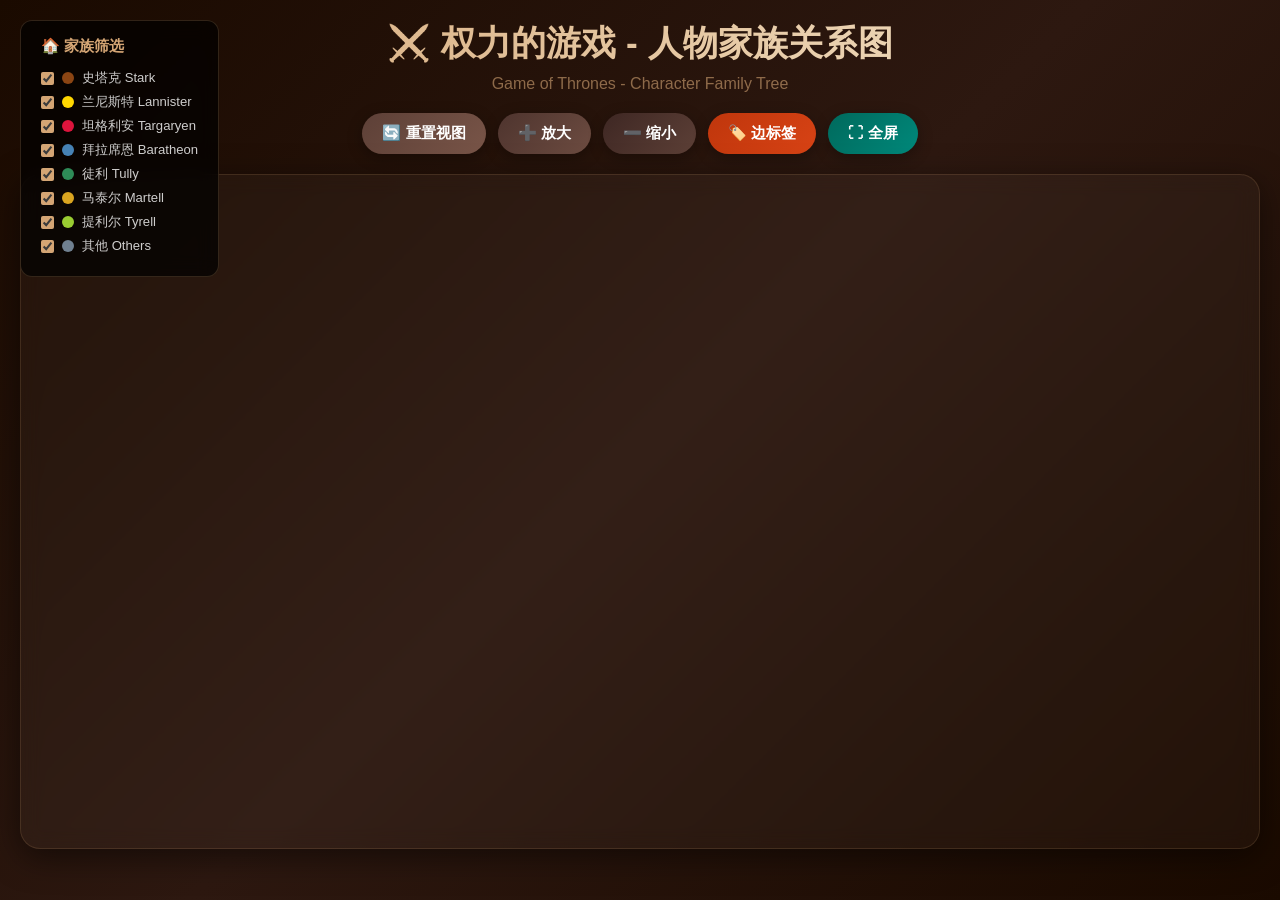
==== got.html @ f307bb9b "first commit" ====
﻿<!DOCTYPE html>
<html lang="zh-CN">
<head>
    <meta charset="UTF-8">
    <meta name="viewport" content="width=device-width, initial-scale=1.0">
    <title>权力的游戏 - 人物家族关系图</title>
    <link rel="stylesheet" href="got.css">
</head>
<body>
    <div class="container">
        <header>
            <h1>⚔️ 权力的游戏 - 人物家族关系图</h1>
            <p class="subtitle">Game of Thrones - Character Family Tree</p>
        </header>
        
        <div class="controls">
            <button id="resetBtn" class="btn btn-reset" title="重置视图">🔄 重置视图</button>
            <button id="zoomInBtn" class="btn btn-zoom-in" title="放大">➕ 放大</button>
            <button id="zoomOutBtn" class="btn btn-zoom-out" title="缩小">➖ 缩小</button>
            <button id="toggleLabelsBtn" class="btn btn-toggle" title="切换边标签">🏷️ 边标签</button>
            <button id="fullscreenBtn" class="btn btn-fullscreen" title="全屏查看关系图">⛶ 全屏</button>
        </div>

        <div class="house-filter" id="houseFilter">
            <h3>🏠 家族筛选</h3>
            <label><input type="checkbox" checked data-house="stark"><span class="house-dot" style="background:#8B4513"></span>史塔克 Stark</label>
            <label><input type="checkbox" checked data-house="lannister"><span class="house-dot" style="background:#FFD700"></span>兰尼斯特 Lannister</label>
            <label><input type="checkbox" checked data-house="targaryen"><span class="house-dot" style="background:#DC143C"></span>坦格利安 Targaryen</label>
            <label><input type="checkbox" checked data-house="baratheon"><span class="house-dot" style="background:#4682B4"></span>拜拉席恩 Baratheon</label>
            <label><input type="checkbox" checked data-house="tully"><span class="house-dot" style="background:#2E8B57"></span>徒利 Tully</label>
            <label><input type="checkbox" checked data-house="martell"><span class="house-dot" style="background:#DAA520"></span>马泰尔 Martell</label>
            <label><input type="checkbox" checked data-house="tyrell"><span class="house-dot" style="background:#9ACD32"></span>提利尔 Tyrell</label>
            <label><input type="checkbox" checked data-house="others"><span class="house-dot" style="background:#708090"></span>其他 Others</label>
        </div>
        
        <div id="graph-container"></div>
        <div id="tooltip" class="tooltip"></div>
    </div>

    <!-- 模态框 -->
    <div id="modalOverlay" class="modal-overlay">
        <div class="modal-content">
            <button class="modal-close" id="modalClose">&times;</button>
            <div class="modal-header">
                <div class="modal-avatar" id="modalAvatar"></div>
                <div class="modal-title">
                    <h2 id="modalName"></h2>
                    <span class="modal-subtitle" id="modalTitle"></span>
                </div>
            </div>
            <div class="modal-body" id="modalBody"></div>
        </div>
    </div>
    <script src="https://d3js.org/d3.v7.min.js"></script>
    <script src="got-data.js?v=20260519-theon-night-king"></script>
    <script src="got-app.js?v=20260519-theon-night-king"></script>
</body>
</html>
---- got.css ----
* {
            margin: 0;
            padding: 0;
            box-sizing: border-box;
        }

        body {
            font-family: 'Microsoft YaHei', 'PingFang SC', 'Helvetica Neue', Arial, sans-serif;
            background: linear-gradient(135deg, #1a0a00 0%, #2d1810 50%, #1a0a00 100%);
            min-height: 100vh;
            color: #fff;
            overflow-x: hidden;
        }

        .container {
            max-width: 1400px;
            margin: 0 auto;
            padding: 20px;
        }

        header {
            text-align: center;
            margin-bottom: 20px;
        }

        header h1 {
            font-size: 2.2rem;
            font-weight: 700;
            background: linear-gradient(90deg, #d4a574, #f5e6cc, #d4a574);
            background-size: 200% auto;
            -webkit-background-clip: text;
            -webkit-text-fill-color: transparent;
            background-clip: text;
            animation: gradient-shift 3s ease infinite;
            margin-bottom: 8px;
        }

        @keyframes gradient-shift {
            0%, 100% { background-position: 0% center; }
            50% { background-position: 200% center; }
        }

        header .subtitle {
            font-size: 1rem;
            color: rgba(212, 165, 116, 0.6);
            font-weight: 300;
        }

        .controls {
            display: flex;
            justify-content: center;
            gap: 12px;
            margin-bottom: 20px;
            flex-wrap: wrap;
        }

        .btn {
            padding: 10px 20px;
            border: none;
            border-radius: 25px;
            font-size: 0.95rem;
            font-weight: 600;
            cursor: pointer;
            transition: all 0.3s ease;
            box-shadow: 0 4px 15px rgba(0, 0, 0, 0.3);
            color: #fff;
        }

        .btn:hover {
            transform: translateY(-2px);
            box-shadow: 0 6px 20px rgba(0, 0, 0, 0.4);
        }

        .btn:active {
            transform: translateY(0);
        }

        .btn-reset {
            background: linear-gradient(135deg, #5d4037, #795548);
        }

        .btn-zoom-in {
            background: linear-gradient(135deg, #4e342e, #6d4c41);
        }

        .btn-zoom-out {
            background: linear-gradient(135deg, #3e2723, #5d4037);
        }

        .btn-toggle {
            background: linear-gradient(135deg, #bf360c, #d84315);
        }

        .btn-fullscreen {
            background: linear-gradient(135deg, #00695c, #00897b);
        }

        .btn-filter {
            background: linear-gradient(135deg, #4527a0, #5e35b1);
        }

        #graph-container {
            width: 100%;
            height: 75vh;
            min-height: 600px;
            background: rgba(255, 255, 255, 0.03);
            border-radius: 20px;
            border: 1px solid rgba(212, 165, 116, 0.15);
            backdrop-filter: blur(10px);
            box-shadow: 0 8px 32px rgba(0, 0, 0, 0.5);
            position: relative;
            overflow: hidden;
        }

        #graph-container:fullscreen {
            width: 100vw;
            height: 100vh;
            min-height: 100vh;
            border: 0;
            border-radius: 0;
            background: linear-gradient(135deg, #1a0a00 0%, #2d1810 50%, #1a0a00 100%);
        }

        body.graph-fullscreen .house-filter,
        body.graph-fullscreen .tooltip {
            display: none;
        }

        .tooltip {
            position: absolute;
            padding: 12px 16px;
            background: rgba(0, 0, 0, 0.9);
            backdrop-filter: blur(10px);
            border: 1px solid rgba(212, 165, 116, 0.3);
            border-radius: 8px;
            font-size: 0.85rem;
            color: #fff;
            pointer-events: none;
            opacity: 0;
            transition: opacity 0.2s ease;
            z-index: 100;
            max-width: 300px;
            box-shadow: 0 4px 20px rgba(0, 0, 0, 0.5);
        }

        .tooltip.visible {
            opacity: 1;
        }

        .tooltip .tooltip-name {
            font-weight: 700;
            font-size: 1rem;
            color: #d4a574;
            margin-bottom: 4px;
        }

        .tooltip .tooltip-house {
            font-size: 0.8rem;
            color: rgba(255, 255, 255, 0.5);
            margin-bottom: 8px;
            font-style: italic;
        }

        .tooltip .tooltip-connections {
            font-size: 0.8rem;
            color: rgba(255, 255, 255, 0.7);
            line-height: 1.5;
        }

        /* D3 SVG styles */
        .link {
            stroke-width: 2px;
            transition: stroke 0.3s ease, stroke-width 0.3s ease;
        }

        .link.parent-child {
            stroke: rgba(76, 175, 80, 0.4);
        }

        .link.spouse {
            stroke: rgba(233, 30, 99, 0.4);
            stroke-dasharray: 5, 5;
        }

.link.relation {
    stroke: rgba(255, 193, 7, 0.45);
    stroke-dasharray: 2, 6;
}

        .link.highlighted {
            stroke-width: 3px;
            stroke: #ffd740 !important;
            stroke-dasharray: none;
        }

        .link.dimmed {
            stroke: rgba(255, 255, 255, 0.05) !important;
        }

        .node circle {
            stroke-width: 2px;
            cursor: grab;
            transition: fill 0.3s ease, r 0.3s ease;
        }

        .avatar-image {
            pointer-events: none;
        }

        .node circle:active {
            cursor: grabbing;
        }

        .node text {
            font-size: 11px;
            text-shadow: 0 0 4px rgba(0, 0, 0, 0.9), 0 0 8px rgba(0, 0, 0, 0.7);
            pointer-events: none;
            font-weight: 500;
        }

        .edge-label {
            font-size: 9px;
            text-shadow: 0 0 4px rgba(0, 0, 0, 0.9);
            pointer-events: none;
        }

        /* House filter panel */
        .house-filter {
            position: absolute;
            top: 20px;
            left: 20px;
            background: rgba(0, 0, 0, 0.7);
            backdrop-filter: blur(10px);
            padding: 15px 20px;
            border-radius: 12px;
            border: 1px solid rgba(212, 165, 116, 0.2);
            z-index: 10;
        }

        .house-filter h3 {
            font-size: 0.95rem;
            margin-bottom: 12px;
            color: #d4a574;
        }

        .house-filter label {
            display: flex;
            align-items: center;
            gap: 8px;
            margin-bottom: 6px;
            font-size: 0.82rem;
            color: rgba(255, 255, 255, 0.8);
            cursor: pointer;
        }

        .house-filter input[type="checkbox"] {
            accent-color: #d4a574;
        }

        .house-dot {
            width: 12px;
            height: 12px;
            border-radius: 50%;
            display: inline-block;
        }

        /* Modal styles */
        .modal-overlay {
            position: fixed;
            top: 0;
            left: 0;
            width: 100%;
            height: 100%;
            background: rgba(0, 0, 0, 0.75);
            backdrop-filter: blur(5px);
            z-index: 1000;
            display: none;
            justify-content: center;
            align-items: center;
            opacity: 0;
            transition: opacity 0.3s ease;
        }

        .modal-overlay.active {
            display: flex;
            opacity: 1;
        }

        .modal-content {
            background: linear-gradient(135deg, #2d1810 0%, #1a0a00 100%);
            border: 1px solid rgba(212, 165, 116, 0.3);
            border-radius: 16px;
            padding: 30px;
            max-width: 550px;
            width: 90%;
            max-height: 80vh;
            overflow-y: auto;
            box-shadow: 0 20px 60px rgba(0, 0, 0, 0.8);
            position: relative;
            transform: scale(0.9);
            transition: transform 0.3s ease;
        }

        .modal-overlay.active .modal-content {
            transform: scale(1);
        }

        .modal-close {
            position: absolute;
            top: 15px;
            right: 20px;
            font-size: 1.5rem;
            color: rgba(212, 165, 116, 0.6);
            cursor: pointer;
            background: none;
            border: none;
            transition: color 0.2s ease;
        }

        .modal-close:hover {
            color: #d4a574;
        }

        .modal-header {
            display: flex;
            align-items: center;
            gap: 15px;
            margin-bottom: 20px;
            padding-bottom: 15px;
            border-bottom: 1px solid rgba(212, 165, 116, 0.2);
        }

        .modal-avatar {
            width: 60px;
            height: 60px;
            border-radius: 50%;
            display: flex;
            align-items: center;
            justify-content: center;
            font-size: 1.5rem;
            font-weight: 700;
            color: #fff;
            flex-shrink: 0;
            box-shadow: 0 0 15px rgba(212, 165, 116, 0.3);
            background-size: cover;
            background-position: center;
            border: 3px solid rgba(255, 255, 255, 0.85);
        }

        .modal-title h2 {
            font-size: 1.3rem;
            color: #d4a574;
            margin-bottom: 4px;
        }

        .modal-title .modal-subtitle {
            font-size: 0.85rem;
            color: rgba(255, 255, 255, 0.5);
            font-style: italic;
        }

        .modal-body {
            line-height: 1.8;
            color: rgba(255, 255, 255, 0.85);
            font-size: 0.95rem;
        }

        .modal-body p {
            margin-bottom: 12px;
            text-align: justify;
        }

        .modal-quote {
            margin-top: 20px;
            padding: 15px 20px;
            background: rgba(212, 165, 116, 0.1);
            border-left: 3px solid #d4a574;
            border-radius: 0 8px 8px 0;
            font-style: italic;
            color: rgba(212, 165, 116, 0.8);
            font-size: 0.9rem;
        }

        /* Node click cursor */
        .node {
            cursor: pointer;
        }

        /* Responsive */
        @media (max-width: 768px) {
            header h1 {
                font-size: 1.5rem;
            }
            
            .controls {
                gap: 8px;
            }
            
            .btn {
                padding: 8px 14px;
                font-size: 0.85rem;
            }
            
            #graph-container {
                height: 60vh;
            }
            
            .house-filter {
                display: none;
            }
        }
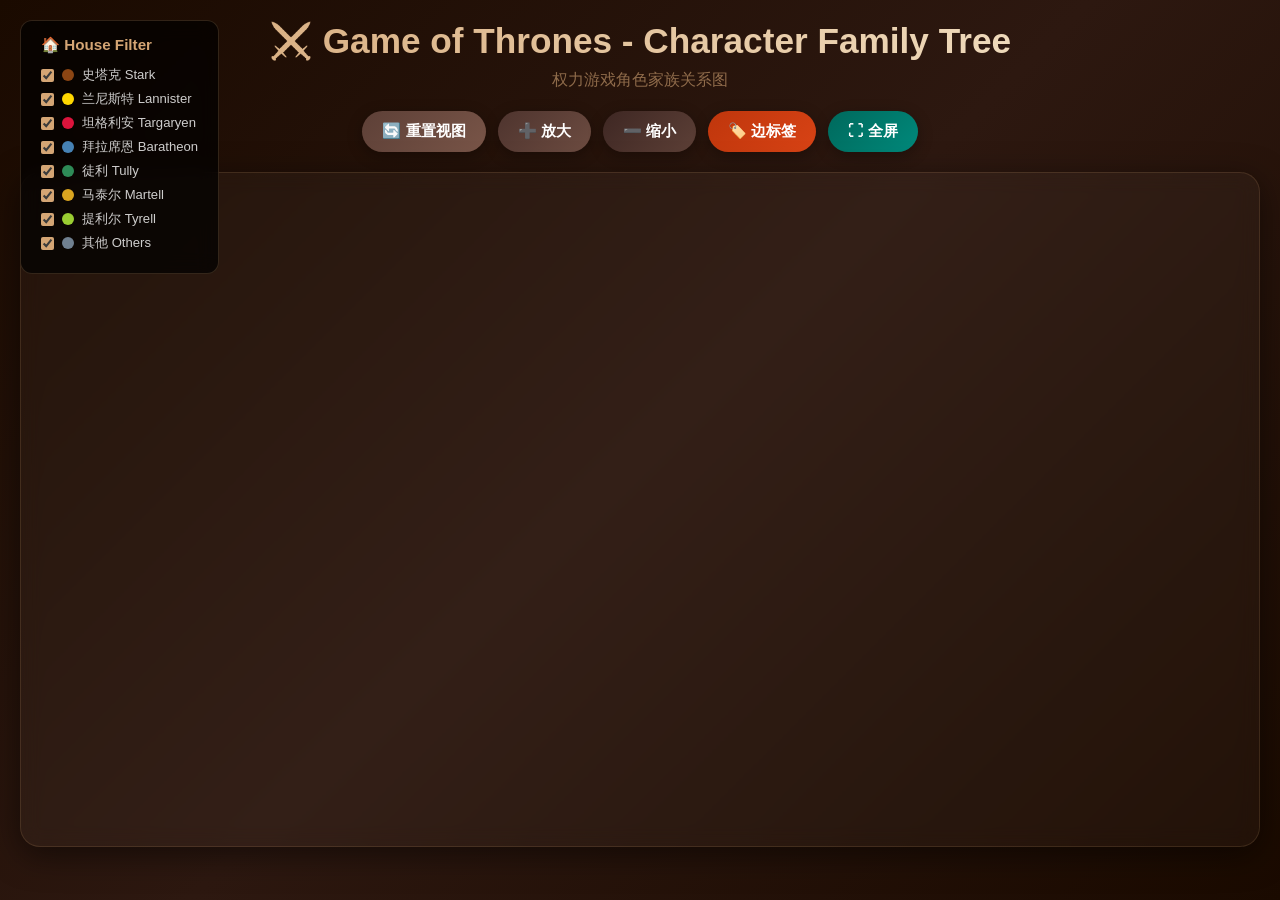
==== commit 53e5af71: "Update project name to English and fix fullscreen modal display" ====
--- a/got.html
+++ b/got.html
@@ -3,14 +3,14 @@
 <head>
     <meta charset="UTF-8">
     <meta name="viewport" content="width=device-width, initial-scale=1.0">
-    <title>权力的游戏 - 人物家族关系图</title>
+<title>Game of Thrones - Character Family Tree</title>
     <link rel="stylesheet" href="got.css">
 </head>
 <body>
     <div class="container">
         <header>
-            <h1>⚔️ 权力的游戏 - 人物家族关系图</h1>
-            <p class="subtitle">Game of Thrones - Character Family Tree</p>
+<h1>⚔️ Game of Thrones - Character Family Tree</h1>
+<p class="subtitle">权力游戏角色家族关系图</p>
         </header>
         
         <div class="controls">
@@ -22,7 +22,7 @@
         </div>
 
         <div class="house-filter" id="houseFilter">
-            <h3>🏠 家族筛选</h3>
+<h3>🏠 House Filter</h3>
             <label><input type="checkbox" checked data-house="stark"><span class="house-dot" style="background:#8B4513"></span>史塔克 Stark</label>
             <label><input type="checkbox" checked data-house="lannister"><span class="house-dot" style="background:#FFD700"></span>兰尼斯特 Lannister</label>
             <label><input type="checkbox" checked data-house="targaryen"><span class="house-dot" style="background:#DC143C"></span>坦格利安 Targaryen</label>
@@ -33,23 +33,23 @@
             <label><input type="checkbox" checked data-house="others"><span class="house-dot" style="background:#708090"></span>其他 Others</label>
         </div>
         
-        <div id="graph-container"></div>
-        <div id="tooltip" class="tooltip"></div>
-    </div>
-
-    <!-- 模态框 -->
-    <div id="modalOverlay" class="modal-overlay">
-        <div class="modal-content">
-            <button class="modal-close" id="modalClose">&times;</button>
-            <div class="modal-header">
-                <div class="modal-avatar" id="modalAvatar"></div>
-                <div class="modal-title">
-                    <h2 id="modalName"></h2>
-                    <span class="modal-subtitle" id="modalTitle"></span>
+        <div id="graph-container">
+            <!-- 模态框移到graph-container内部，这样全屏时可以显示 -->
+            <div id="modalOverlay" class="modal-overlay">
+                <div class="modal-content">
+                    <button class="modal-close" id="modalClose">&times;</button>
+                    <div class="modal-header">
+                        <div class="modal-avatar" id="modalAvatar"></div>
+                        <div class="modal-title">
+                            <h2 id="modalName"></h2>
+                            <span class="modal-subtitle" id="modalTitle"></span>
+                        </div>
+                    </div>
+                    <div class="modal-body" id="modalBody"></div>
                 </div>
             </div>
-            <div class="modal-body" id="modalBody"></div>
         </div>
+        <div id="tooltip" class="tooltip"></div>
     </div>
     <script src="https://d3js.org/d3.v7.min.js"></script>
     <script src="got-data.js?v=20260519-theon-night-king"></script>
--- a/got.css
+++ b/got.css
@@ -121,10 +121,29 @@
             background: linear-gradient(135deg, #1a0a00 0%, #2d1810 50%, #1a0a00 100%);
         }
 
+        /* 全屏模式下确保SVG可以接收鼠标事件 */
+        :fullscreen svg {
+            pointer-events: auto !important;
+        }
+
+        :fullscreen .node {
+            pointer-events: auto !important;
+            cursor: pointer !important;
+        }
+
+        :fullscreen .link {
+            pointer-events: auto !important;
+        }
+
+        /* 全屏模式下隐藏家族筛选和tooltip */
+        :fullscreen .house-filter,
+        :fullscreen .tooltip,
         body.graph-fullscreen .house-filter,
         body.graph-fullscreen .tooltip {
-            display: none;
-        }
+            display: none !important;
+        }
+
+        /* 全屏模式下不需要特殊处理模态框的display，因为它由JS控制active类 */
 
         .tooltip {
             position: absolute;
@@ -273,12 +292,28 @@
             height: 100%;
             background: rgba(0, 0, 0, 0.75);
             backdrop-filter: blur(5px);
-            z-index: 1000;
+            z-index: 10000;
             display: none;
             justify-content: center;
             align-items: center;
             opacity: 0;
             transition: opacity 0.3s ease;
+        }
+
+        /* 全屏模式下模态框使用绝对定位，确保覆盖整个屏幕且不影响SVG交互 */
+        :fullscreen .modal-overlay {
+            position: fixed !important;
+            top: 0 !important;
+            left: 0 !important;
+            width: 100vw !important;
+            height: 100vh !important;
+            z-index: 10000 !important;
+            pointer-events: none !important;
+        }
+
+        /* 只有当模态框激活时才接收鼠标事件 */
+        :fullscreen .modal-overlay.active {
+            pointer-events: auto !important;
         }
 
         .modal-overlay.active {
